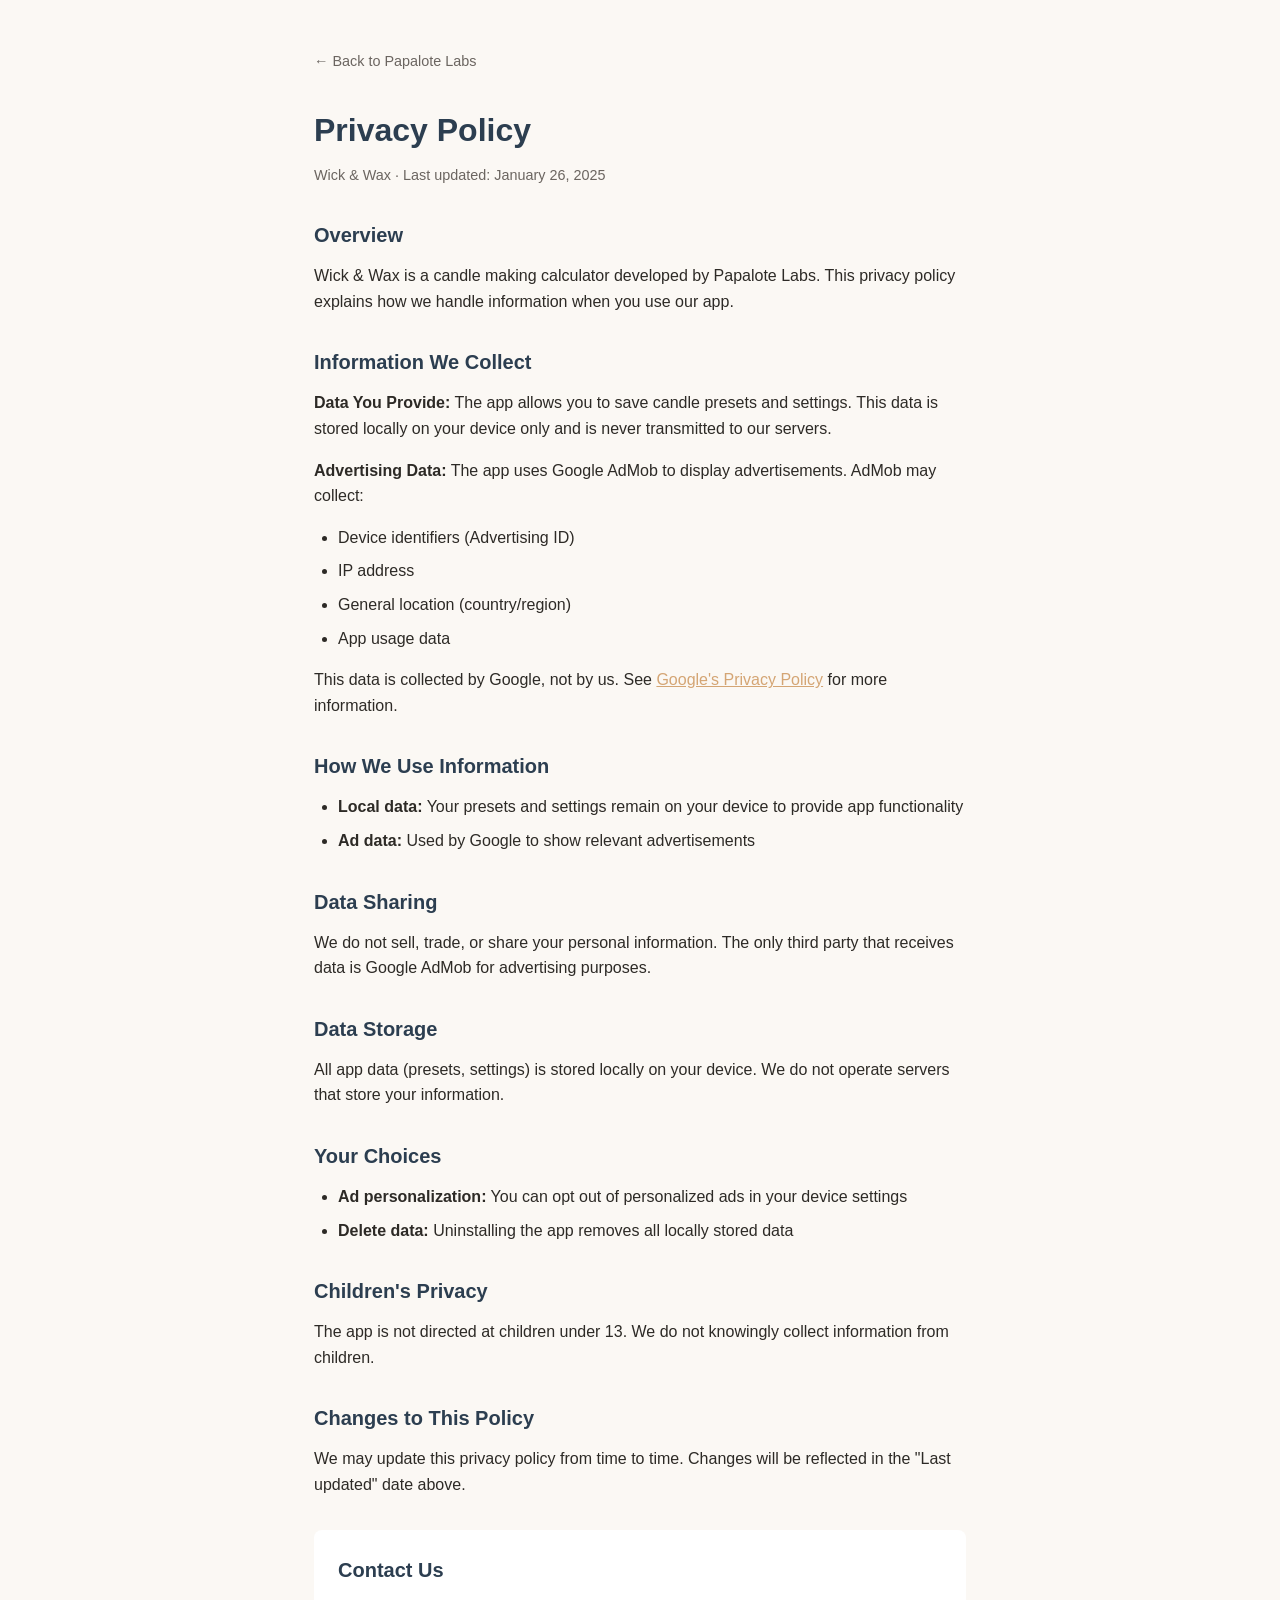
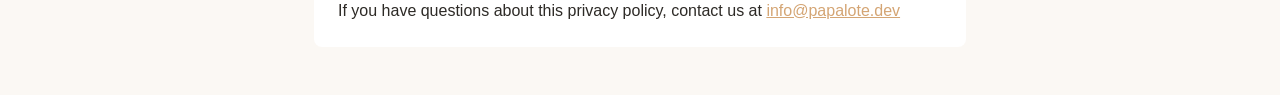
==== wick-and-wax-privacy.html @ fa2956d0 "Add Wick & Wax privacy policy" ====
<!DOCTYPE html>
<html lang="en">
<head>
    <meta charset="UTF-8">
    <meta name="viewport" content="width=device-width, initial-scale=1.0">
    <meta name="description" content="Privacy Policy for Wick & Wax - Candle Calculator App">
    <title>Privacy Policy | Wick & Wax</title>
    <link rel="icon" type="image/png" href="assets/papalote-icon.png">
    <style>
        :root {
            --primary: #2C3E50;
            --accent: #D4A574;
            --background: #FBF8F4;
            --text: #2D2A26;
            --text-secondary: #6B6560;
        }
        * { margin: 0; padding: 0; box-sizing: border-box; }
        body {
            font-family: -apple-system, BlinkMacSystemFont, 'Segoe UI', Roboto, sans-serif;
            background-color: var(--background);
            color: var(--text);
            line-height: 1.6;
        }
        .container {
            max-width: 700px;
            margin: 0 auto;
            padding: 3rem 1.5rem;
        }
        h1 {
            font-size: 2rem;
            color: var(--primary);
            margin-bottom: 0.5rem;
        }
        .updated {
            color: var(--text-secondary);
            font-size: 0.9rem;
            margin-bottom: 2rem;
        }
        h2 {
            font-size: 1.25rem;
            color: var(--primary);
            margin-top: 2rem;
            margin-bottom: 0.75rem;
        }
        p, ul {
            margin-bottom: 1rem;
            color: var(--text);
        }
        ul {
            padding-left: 1.5rem;
        }
        li {
            margin-bottom: 0.5rem;
        }
        a {
            color: var(--accent);
        }
        .back {
            display: inline-block;
            margin-bottom: 2rem;
            color: var(--text-secondary);
            text-decoration: none;
            font-size: 0.9rem;
        }
        .back:hover {
            color: var(--accent);
        }
        .contact {
            background: white;
            padding: 1.5rem;
            border-radius: 8px;
            margin-top: 2rem;
        }
    </style>
</head>
<body>
    <div class="container">
        <a href="/" class="back">&larr; Back to Papalote Labs</a>

        <h1>Privacy Policy</h1>
        <p class="updated">Wick & Wax · Last updated: January 26, 2025</p>

        <h2>Overview</h2>
        <p>Wick & Wax is a candle making calculator developed by Papalote Labs. This privacy policy explains how we handle information when you use our app.</p>

        <h2>Information We Collect</h2>
        <p><strong>Data You Provide:</strong> The app allows you to save candle presets and settings. This data is stored locally on your device only and is never transmitted to our servers.</p>
        <p><strong>Advertising Data:</strong> The app uses Google AdMob to display advertisements. AdMob may collect:</p>
        <ul>
            <li>Device identifiers (Advertising ID)</li>
            <li>IP address</li>
            <li>General location (country/region)</li>
            <li>App usage data</li>
        </ul>
        <p>This data is collected by Google, not by us. See <a href="https://policies.google.com/privacy" target="_blank" rel="noopener">Google's Privacy Policy</a> for more information.</p>

        <h2>How We Use Information</h2>
        <ul>
            <li><strong>Local data:</strong> Your presets and settings remain on your device to provide app functionality</li>
            <li><strong>Ad data:</strong> Used by Google to show relevant advertisements</li>
        </ul>

        <h2>Data Sharing</h2>
        <p>We do not sell, trade, or share your personal information. The only third party that receives data is Google AdMob for advertising purposes.</p>

        <h2>Data Storage</h2>
        <p>All app data (presets, settings) is stored locally on your device. We do not operate servers that store your information.</p>

        <h2>Your Choices</h2>
        <ul>
            <li><strong>Ad personalization:</strong> You can opt out of personalized ads in your device settings</li>
            <li><strong>Delete data:</strong> Uninstalling the app removes all locally stored data</li>
        </ul>

        <h2>Children's Privacy</h2>
        <p>The app is not directed at children under 13. We do not knowingly collect information from children.</p>

        <h2>Changes to This Policy</h2>
        <p>We may update this privacy policy from time to time. Changes will be reflected in the "Last updated" date above.</p>

        <div class="contact">
            <h2 style="margin-top: 0;">Contact Us</h2>
            <p style="margin-bottom: 0;">If you have questions about this privacy policy, contact us at <a href="mailto:info@papalote.dev">info@papalote.dev</a></p>
        </div>
    </div>
</body>
</html>
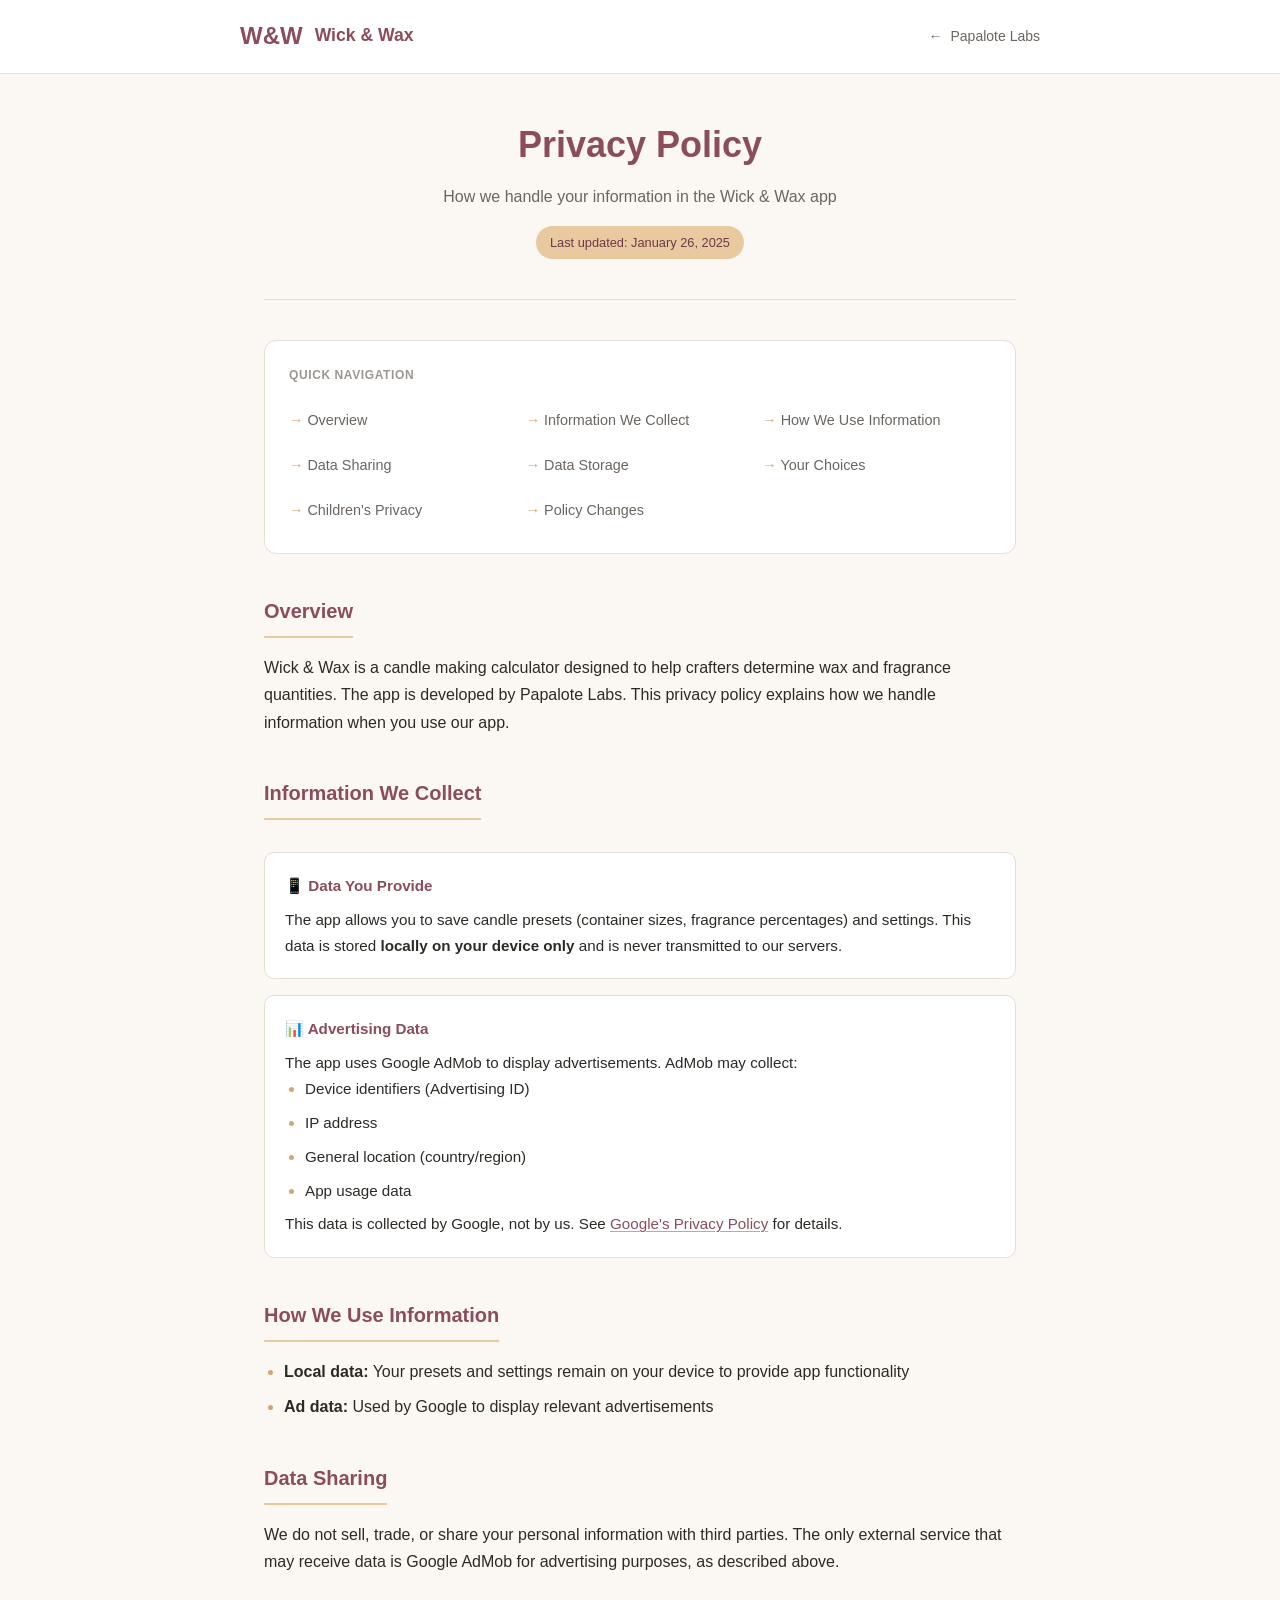
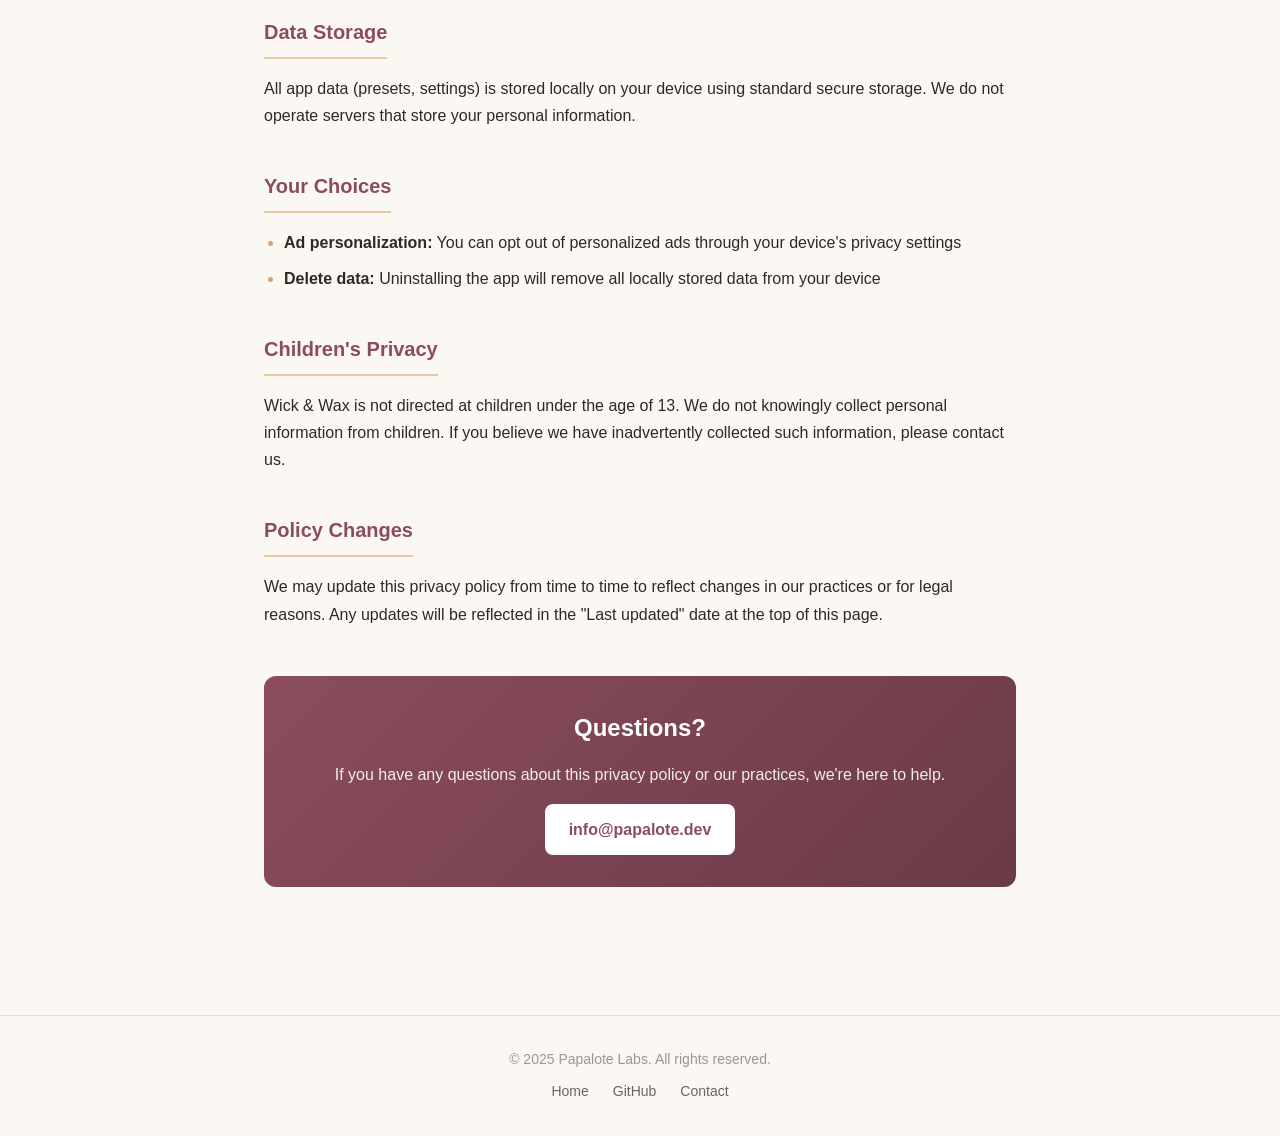
==== commit 0c51b932: "Redesign privacy policy page with better UX" ====
--- a/wick-and-wax-privacy.html
+++ b/wick-and-wax-privacy.html
@@ -3,125 +3,440 @@
 <head>
     <meta charset="UTF-8">
     <meta name="viewport" content="width=device-width, initial-scale=1.0">
-    <meta name="description" content="Privacy Policy for Wick & Wax - Candle Calculator App">
+    <meta name="description" content="Privacy Policy for Wick & Wax - Candle Calculator App by Papalote Labs">
     <title>Privacy Policy | Wick & Wax</title>
     <link rel="icon" type="image/png" href="assets/papalote-icon.png">
     <style>
         :root {
-            --primary: #2C3E50;
+            --primary: #8B4D5C;
+            --primary-dark: #6B3A47;
             --accent: #D4A574;
+            --accent-light: #E8C9A0;
             --background: #FBF8F4;
+            --surface: #FFFFFF;
             --text: #2D2A26;
             --text-secondary: #6B6560;
-        }
+            --text-muted: #9C9691;
+            --border: #E5DED4;
+        }
+
         * { margin: 0; padding: 0; box-sizing: border-box; }
+
         body {
             font-family: -apple-system, BlinkMacSystemFont, 'Segoe UI', Roboto, sans-serif;
             background-color: var(--background);
             color: var(--text);
-            line-height: 1.6;
-        }
+            line-height: 1.7;
+            font-size: 16px;
+        }
+
+        /* Header */
+        .header {
+            background: var(--surface);
+            border-bottom: 1px solid var(--border);
+            padding: 1rem 1.5rem;
+            position: sticky;
+            top: 0;
+            z-index: 100;
+        }
+
+        .header-content {
+            max-width: 800px;
+            margin: 0 auto;
+            display: flex;
+            align-items: center;
+            justify-content: space-between;
+        }
+
+        .brand {
+            display: flex;
+            align-items: center;
+            gap: 0.75rem;
+            text-decoration: none;
+            color: var(--primary);
+            font-weight: 600;
+            font-size: 1.1rem;
+        }
+
+        .brand-logo {
+            font-size: 1.5rem;
+            color: var(--primary);
+        }
+
+        .back-link {
+            color: var(--text-secondary);
+            text-decoration: none;
+            font-size: 0.875rem;
+            display: flex;
+            align-items: center;
+            gap: 0.5rem;
+            transition: color 0.2s;
+        }
+
+        .back-link:hover {
+            color: var(--primary);
+        }
+
+        /* Main content */
         .container {
-            max-width: 700px;
+            max-width: 800px;
             margin: 0 auto;
-            padding: 3rem 1.5rem;
-        }
-        h1 {
-            font-size: 2rem;
+            padding: 2.5rem 1.5rem 4rem;
+        }
+
+        /* Hero section */
+        .hero {
+            text-align: center;
+            padding-bottom: 2.5rem;
+            border-bottom: 1px solid var(--border);
+            margin-bottom: 2.5rem;
+        }
+
+        .hero h1 {
+            font-size: 2.25rem;
             color: var(--primary);
             margin-bottom: 0.5rem;
-        }
-        .updated {
+            font-weight: 700;
+        }
+
+        .hero .subtitle {
             color: var(--text-secondary);
-            font-size: 0.9rem;
-            margin-bottom: 2rem;
-        }
-        h2 {
-            font-size: 1.25rem;
-            color: var(--primary);
-            margin-top: 2rem;
-            margin-bottom: 0.75rem;
-        }
-        p, ul {
+            font-size: 1rem;
+        }
+
+        .updated-badge {
+            display: inline-block;
+            background: var(--accent-light);
+            color: var(--primary-dark);
+            padding: 0.35rem 0.85rem;
+            border-radius: 50px;
+            font-size: 0.8rem;
+            font-weight: 500;
+            margin-top: 1rem;
+        }
+
+        /* Table of contents */
+        .toc {
+            background: var(--surface);
+            border: 1px solid var(--border);
+            border-radius: 12px;
+            padding: 1.5rem;
+            margin-bottom: 2.5rem;
+        }
+
+        .toc-title {
+            font-size: 0.75rem;
+            text-transform: uppercase;
+            letter-spacing: 0.05em;
+            color: var(--text-muted);
             margin-bottom: 1rem;
-            color: var(--text);
-        }
-        ul {
-            padding-left: 1.5rem;
-        }
-        li {
-            margin-bottom: 0.5rem;
-        }
-        a {
-            color: var(--accent);
-        }
-        .back {
-            display: inline-block;
-            margin-bottom: 2rem;
+            font-weight: 600;
+        }
+
+        .toc-list {
+            list-style: none;
+            display: grid;
+            grid-template-columns: repeat(auto-fit, minmax(200px, 1fr));
+            gap: 0.5rem;
+        }
+
+        .toc-list a {
             color: var(--text-secondary);
             text-decoration: none;
             font-size: 0.9rem;
-        }
-        .back:hover {
+            padding: 0.4rem 0;
+            display: block;
+            transition: color 0.2s;
+        }
+
+        .toc-list a:hover {
+            color: var(--primary);
+        }
+
+        .toc-list a::before {
+            content: "→ ";
             color: var(--accent);
         }
-        .contact {
+
+        /* Sections */
+        .section {
+            margin-bottom: 2.5rem;
+            scroll-margin-top: 80px;
+        }
+
+        .section h2 {
+            font-size: 1.25rem;
+            color: var(--primary);
+            margin-bottom: 1rem;
+            padding-bottom: 0.5rem;
+            border-bottom: 2px solid var(--accent-light);
+            display: inline-block;
+        }
+
+        .section p {
+            margin-bottom: 1rem;
+            color: var(--text);
+        }
+
+        .section ul {
+            margin-bottom: 1rem;
+            padding-left: 1.25rem;
+        }
+
+        .section li {
+            margin-bottom: 0.5rem;
+            color: var(--text);
+        }
+
+        .section li::marker {
+            color: var(--accent);
+        }
+
+        .section strong {
+            color: var(--text);
+        }
+
+        .section a {
+            color: var(--primary);
+            text-decoration: underline;
+            text-decoration-color: var(--accent);
+            text-underline-offset: 2px;
+        }
+
+        .section a:hover {
+            color: var(--primary-dark);
+        }
+
+        /* Info cards */
+        .info-card {
+            background: var(--surface);
+            border: 1px solid var(--border);
+            border-radius: 10px;
+            padding: 1.25rem;
+            margin: 1rem 0;
+        }
+
+        .info-card-title {
+            font-weight: 600;
+            color: var(--primary);
+            margin-bottom: 0.5rem;
+            font-size: 0.95rem;
+        }
+
+        .info-card p, .info-card ul {
+            margin-bottom: 0;
+            font-size: 0.95rem;
+        }
+
+        /* Contact section */
+        .contact-section {
+            background: linear-gradient(135deg, var(--primary) 0%, var(--primary-dark) 100%);
+            border-radius: 12px;
+            padding: 2rem;
+            text-align: center;
+            margin-top: 3rem;
+        }
+
+        .contact-section h2 {
+            color: white;
+            border: none;
+            margin-bottom: 0.75rem;
+            display: block;
+            padding: 0;
+        }
+
+        .contact-section p {
+            color: rgba(255,255,255,0.9);
+            margin-bottom: 1rem;
+        }
+
+        .contact-email {
+            display: inline-block;
             background: white;
-            padding: 1.5rem;
+            color: var(--primary);
+            padding: 0.75rem 1.5rem;
             border-radius: 8px;
-            margin-top: 2rem;
+            text-decoration: none;
+            font-weight: 600;
+            transition: transform 0.2s, box-shadow 0.2s;
+        }
+
+        .contact-email:hover {
+            transform: translateY(-2px);
+            box-shadow: 0 4px 12px rgba(0,0,0,0.15);
+        }
+
+        /* Footer */
+        .footer {
+            border-top: 1px solid var(--border);
+            padding: 2rem 1.5rem;
+            text-align: center;
+            margin-top: 4rem;
+        }
+
+        .footer-content {
+            max-width: 800px;
+            margin: 0 auto;
+        }
+
+        .footer-brand {
+            color: var(--text-muted);
+            font-size: 0.875rem;
+            margin-bottom: 0.5rem;
+        }
+
+        .footer-links {
+            display: flex;
+            justify-content: center;
+            gap: 1.5rem;
+            flex-wrap: wrap;
+        }
+
+        .footer-links a {
+            color: var(--text-secondary);
+            text-decoration: none;
+            font-size: 0.875rem;
+            transition: color 0.2s;
+        }
+
+        .footer-links a:hover {
+            color: var(--primary);
+        }
+
+        /* Mobile */
+        @media (max-width: 600px) {
+            .header-content {
+                flex-direction: column;
+                gap: 0.75rem;
+            }
+
+            .hero h1 {
+                font-size: 1.75rem;
+            }
+
+            .toc-list {
+                grid-template-columns: 1fr;
+            }
+
+            .contact-section {
+                padding: 1.5rem;
+            }
         }
     </style>
 </head>
 <body>
-    <div class="container">
-        <a href="/" class="back">&larr; Back to Papalote Labs</a>
-
-        <h1>Privacy Policy</h1>
-        <p class="updated">Wick & Wax · Last updated: January 26, 2025</p>
-
-        <h2>Overview</h2>
-        <p>Wick & Wax is a candle making calculator developed by Papalote Labs. This privacy policy explains how we handle information when you use our app.</p>
-
-        <h2>Information We Collect</h2>
-        <p><strong>Data You Provide:</strong> The app allows you to save candle presets and settings. This data is stored locally on your device only and is never transmitted to our servers.</p>
-        <p><strong>Advertising Data:</strong> The app uses Google AdMob to display advertisements. AdMob may collect:</p>
-        <ul>
-            <li>Device identifiers (Advertising ID)</li>
-            <li>IP address</li>
-            <li>General location (country/region)</li>
-            <li>App usage data</li>
-        </ul>
-        <p>This data is collected by Google, not by us. See <a href="https://policies.google.com/privacy" target="_blank" rel="noopener">Google's Privacy Policy</a> for more information.</p>
-
-        <h2>How We Use Information</h2>
-        <ul>
-            <li><strong>Local data:</strong> Your presets and settings remain on your device to provide app functionality</li>
-            <li><strong>Ad data:</strong> Used by Google to show relevant advertisements</li>
-        </ul>
-
-        <h2>Data Sharing</h2>
-        <p>We do not sell, trade, or share your personal information. The only third party that receives data is Google AdMob for advertising purposes.</p>
-
-        <h2>Data Storage</h2>
-        <p>All app data (presets, settings) is stored locally on your device. We do not operate servers that store your information.</p>
-
-        <h2>Your Choices</h2>
-        <ul>
-            <li><strong>Ad personalization:</strong> You can opt out of personalized ads in your device settings</li>
-            <li><strong>Delete data:</strong> Uninstalling the app removes all locally stored data</li>
-        </ul>
-
-        <h2>Children's Privacy</h2>
-        <p>The app is not directed at children under 13. We do not knowingly collect information from children.</p>
-
-        <h2>Changes to This Policy</h2>
-        <p>We may update this privacy policy from time to time. Changes will be reflected in the "Last updated" date above.</p>
-
-        <div class="contact">
-            <h2 style="margin-top: 0;">Contact Us</h2>
-            <p style="margin-bottom: 0;">If you have questions about this privacy policy, contact us at <a href="mailto:info@papalote.dev">info@papalote.dev</a></p>
+    <header class="header">
+        <div class="header-content">
+            <a href="#" class="brand">
+                <span class="brand-logo">W&W</span>
+                <span>Wick & Wax</span>
+            </a>
+            <a href="/" class="back-link">
+                <span>←</span>
+                <span>Papalote Labs</span>
+            </a>
         </div>
-    </div>
+    </header>
+
+    <main class="container">
+        <div class="hero">
+            <h1>Privacy Policy</h1>
+            <p class="subtitle">How we handle your information in the Wick & Wax app</p>
+            <span class="updated-badge">Last updated: January 26, 2025</span>
+        </div>
+
+        <nav class="toc">
+            <div class="toc-title">Quick Navigation</div>
+            <ul class="toc-list">
+                <li><a href="#overview">Overview</a></li>
+                <li><a href="#collection">Information We Collect</a></li>
+                <li><a href="#usage">How We Use Information</a></li>
+                <li><a href="#sharing">Data Sharing</a></li>
+                <li><a href="#storage">Data Storage</a></li>
+                <li><a href="#choices">Your Choices</a></li>
+                <li><a href="#children">Children's Privacy</a></li>
+                <li><a href="#changes">Policy Changes</a></li>
+            </ul>
+        </nav>
+
+        <section class="section" id="overview">
+            <h2>Overview</h2>
+            <p>Wick & Wax is a candle making calculator designed to help crafters determine wax and fragrance quantities. The app is developed by Papalote Labs. This privacy policy explains how we handle information when you use our app.</p>
+        </section>
+
+        <section class="section" id="collection">
+            <h2>Information We Collect</h2>
+
+            <div class="info-card">
+                <div class="info-card-title">📱 Data You Provide</div>
+                <p>The app allows you to save candle presets (container sizes, fragrance percentages) and settings. This data is stored <strong>locally on your device only</strong> and is never transmitted to our servers.</p>
+            </div>
+
+            <div class="info-card">
+                <div class="info-card-title">📊 Advertising Data</div>
+                <p>The app uses Google AdMob to display advertisements. AdMob may collect:</p>
+                <ul>
+                    <li>Device identifiers (Advertising ID)</li>
+                    <li>IP address</li>
+                    <li>General location (country/region)</li>
+                    <li>App usage data</li>
+                </ul>
+                <p>This data is collected by Google, not by us. See <a href="https://policies.google.com/privacy" target="_blank" rel="noopener">Google's Privacy Policy</a> for details.</p>
+            </div>
+        </section>
+
+        <section class="section" id="usage">
+            <h2>How We Use Information</h2>
+            <ul>
+                <li><strong>Local data:</strong> Your presets and settings remain on your device to provide app functionality</li>
+                <li><strong>Ad data:</strong> Used by Google to display relevant advertisements</li>
+            </ul>
+        </section>
+
+        <section class="section" id="sharing">
+            <h2>Data Sharing</h2>
+            <p>We do not sell, trade, or share your personal information with third parties. The only external service that may receive data is Google AdMob for advertising purposes, as described above.</p>
+        </section>
+
+        <section class="section" id="storage">
+            <h2>Data Storage</h2>
+            <p>All app data (presets, settings) is stored locally on your device using standard secure storage. We do not operate servers that store your personal information.</p>
+        </section>
+
+        <section class="section" id="choices">
+            <h2>Your Choices</h2>
+            <ul>
+                <li><strong>Ad personalization:</strong> You can opt out of personalized ads through your device's privacy settings</li>
+                <li><strong>Delete data:</strong> Uninstalling the app will remove all locally stored data from your device</li>
+            </ul>
+        </section>
+
+        <section class="section" id="children">
+            <h2>Children's Privacy</h2>
+            <p>Wick & Wax is not directed at children under the age of 13. We do not knowingly collect personal information from children. If you believe we have inadvertently collected such information, please contact us.</p>
+        </section>
+
+        <section class="section" id="changes">
+            <h2>Policy Changes</h2>
+            <p>We may update this privacy policy from time to time to reflect changes in our practices or for legal reasons. Any updates will be reflected in the "Last updated" date at the top of this page.</p>
+        </section>
+
+        <section class="contact-section">
+            <h2>Questions?</h2>
+            <p>If you have any questions about this privacy policy or our practices, we're here to help.</p>
+            <a href="mailto:info@papalote.dev" class="contact-email">info@papalote.dev</a>
+        </section>
+    </main>
+
+    <footer class="footer">
+        <div class="footer-content">
+            <p class="footer-brand">© 2025 Papalote Labs. All rights reserved.</p>
+            <nav class="footer-links">
+                <a href="/">Home</a>
+                <a href="https://github.com/Papalote-Labs" target="_blank" rel="noopener">GitHub</a>
+                <a href="mailto:info@papalote.dev">Contact</a>
+            </nav>
+        </div>
+    </footer>
 </body>
 </html>
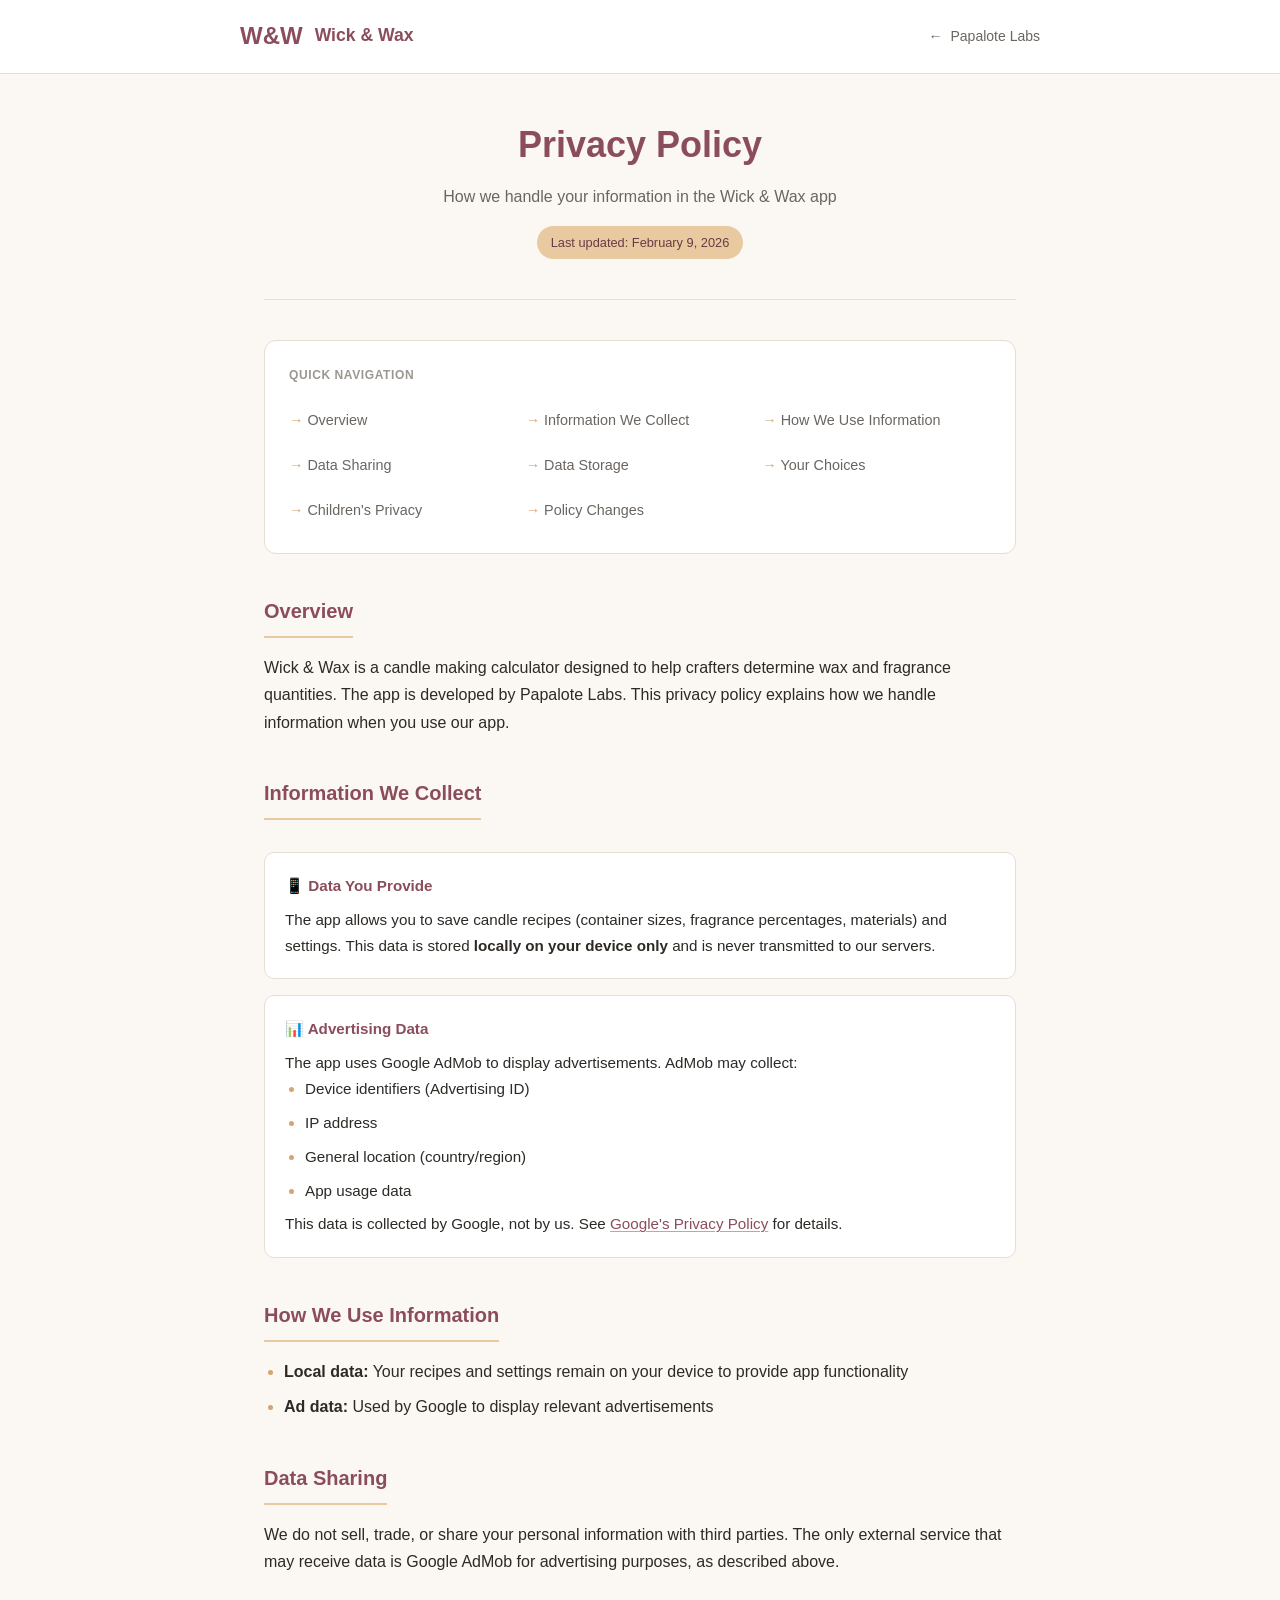
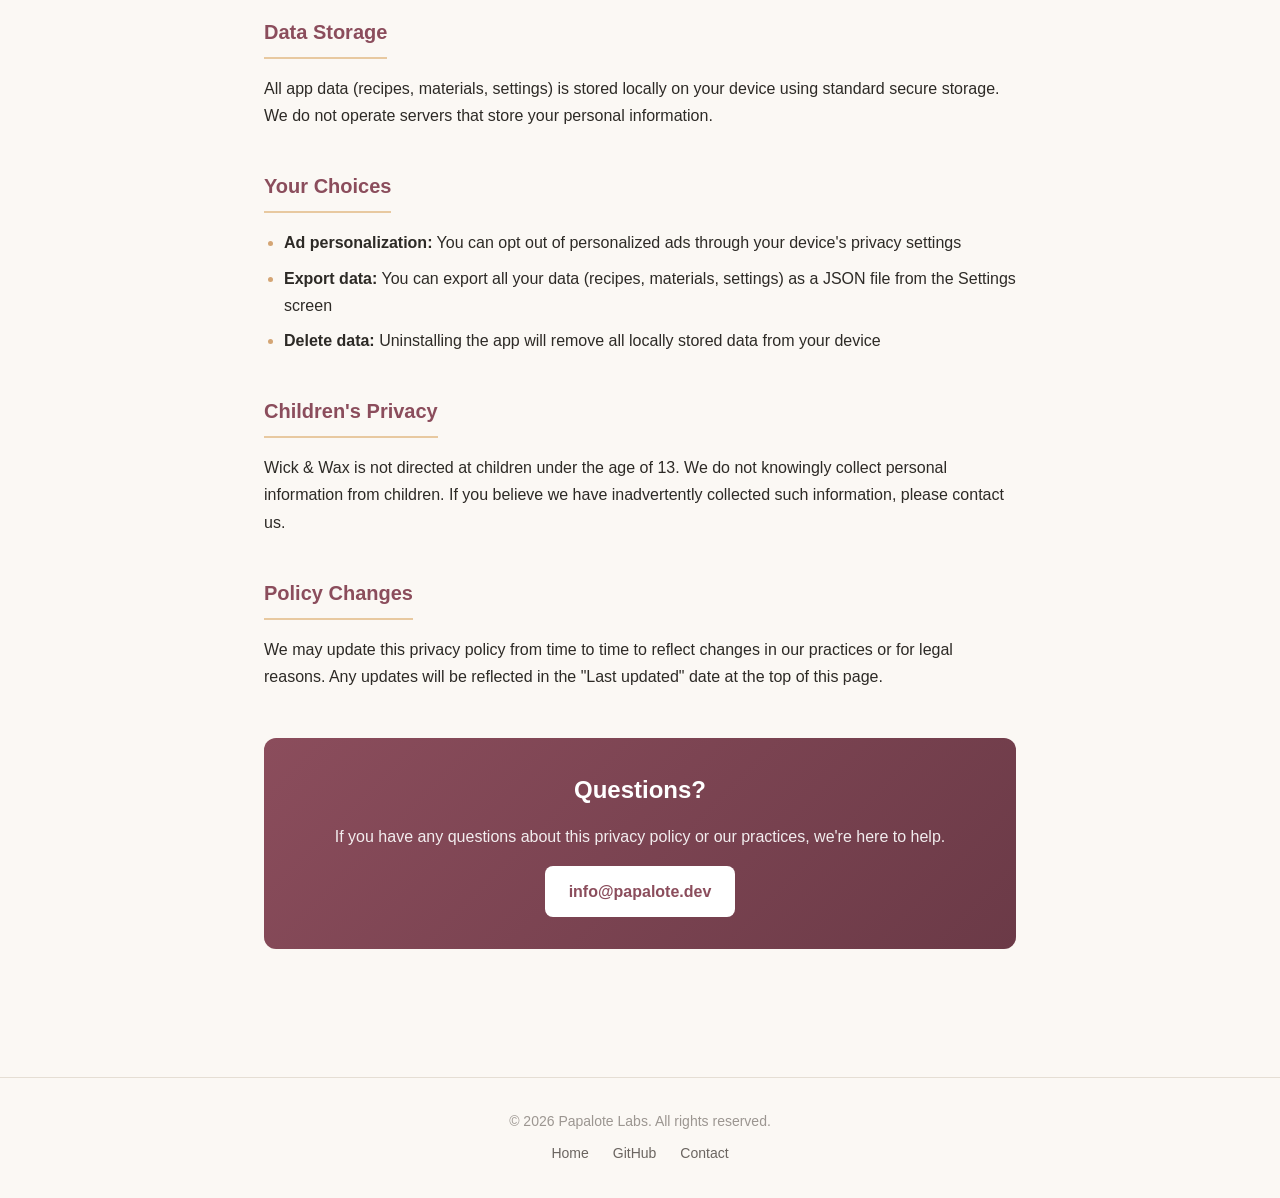
==== commit d0c02cfb: "Update privacy policy: presets→recipes, add export mention, update date" ====
--- a/wick-and-wax-privacy.html
+++ b/wick-and-wax-privacy.html
@@ -342,7 +342,7 @@
         <div class="hero">
             <h1>Privacy Policy</h1>
             <p class="subtitle">How we handle your information in the Wick & Wax app</p>
-            <span class="updated-badge">Last updated: January 26, 2025</span>
+            <span class="updated-badge">Last updated: February 9, 2026</span>
         </div>
 
         <nav class="toc">
@@ -369,7 +369,7 @@
 
             <div class="info-card">
                 <div class="info-card-title">📱 Data You Provide</div>
-                <p>The app allows you to save candle presets (container sizes, fragrance percentages) and settings. This data is stored <strong>locally on your device only</strong> and is never transmitted to our servers.</p>
+                <p>The app allows you to save candle recipes (container sizes, fragrance percentages, materials) and settings. This data is stored <strong>locally on your device only</strong> and is never transmitted to our servers.</p>
             </div>
 
             <div class="info-card">
@@ -388,7 +388,7 @@
         <section class="section" id="usage">
             <h2>How We Use Information</h2>
             <ul>
-                <li><strong>Local data:</strong> Your presets and settings remain on your device to provide app functionality</li>
+                <li><strong>Local data:</strong> Your recipes and settings remain on your device to provide app functionality</li>
                 <li><strong>Ad data:</strong> Used by Google to display relevant advertisements</li>
             </ul>
         </section>
@@ -400,13 +400,14 @@
 
         <section class="section" id="storage">
             <h2>Data Storage</h2>
-            <p>All app data (presets, settings) is stored locally on your device using standard secure storage. We do not operate servers that store your personal information.</p>
+            <p>All app data (recipes, materials, settings) is stored locally on your device using standard secure storage. We do not operate servers that store your personal information.</p>
         </section>
 
         <section class="section" id="choices">
             <h2>Your Choices</h2>
             <ul>
                 <li><strong>Ad personalization:</strong> You can opt out of personalized ads through your device's privacy settings</li>
+                <li><strong>Export data:</strong> You can export all your data (recipes, materials, settings) as a JSON file from the Settings screen</li>
                 <li><strong>Delete data:</strong> Uninstalling the app will remove all locally stored data from your device</li>
             </ul>
         </section>
@@ -430,7 +431,7 @@
 
     <footer class="footer">
         <div class="footer-content">
-            <p class="footer-brand">© 2025 Papalote Labs. All rights reserved.</p>
+            <p class="footer-brand">© 2026 Papalote Labs. All rights reserved.</p>
             <nav class="footer-links">
                 <a href="/">Home</a>
                 <a href="https://github.com/Papalote-Labs" target="_blank" rel="noopener">GitHub</a>
